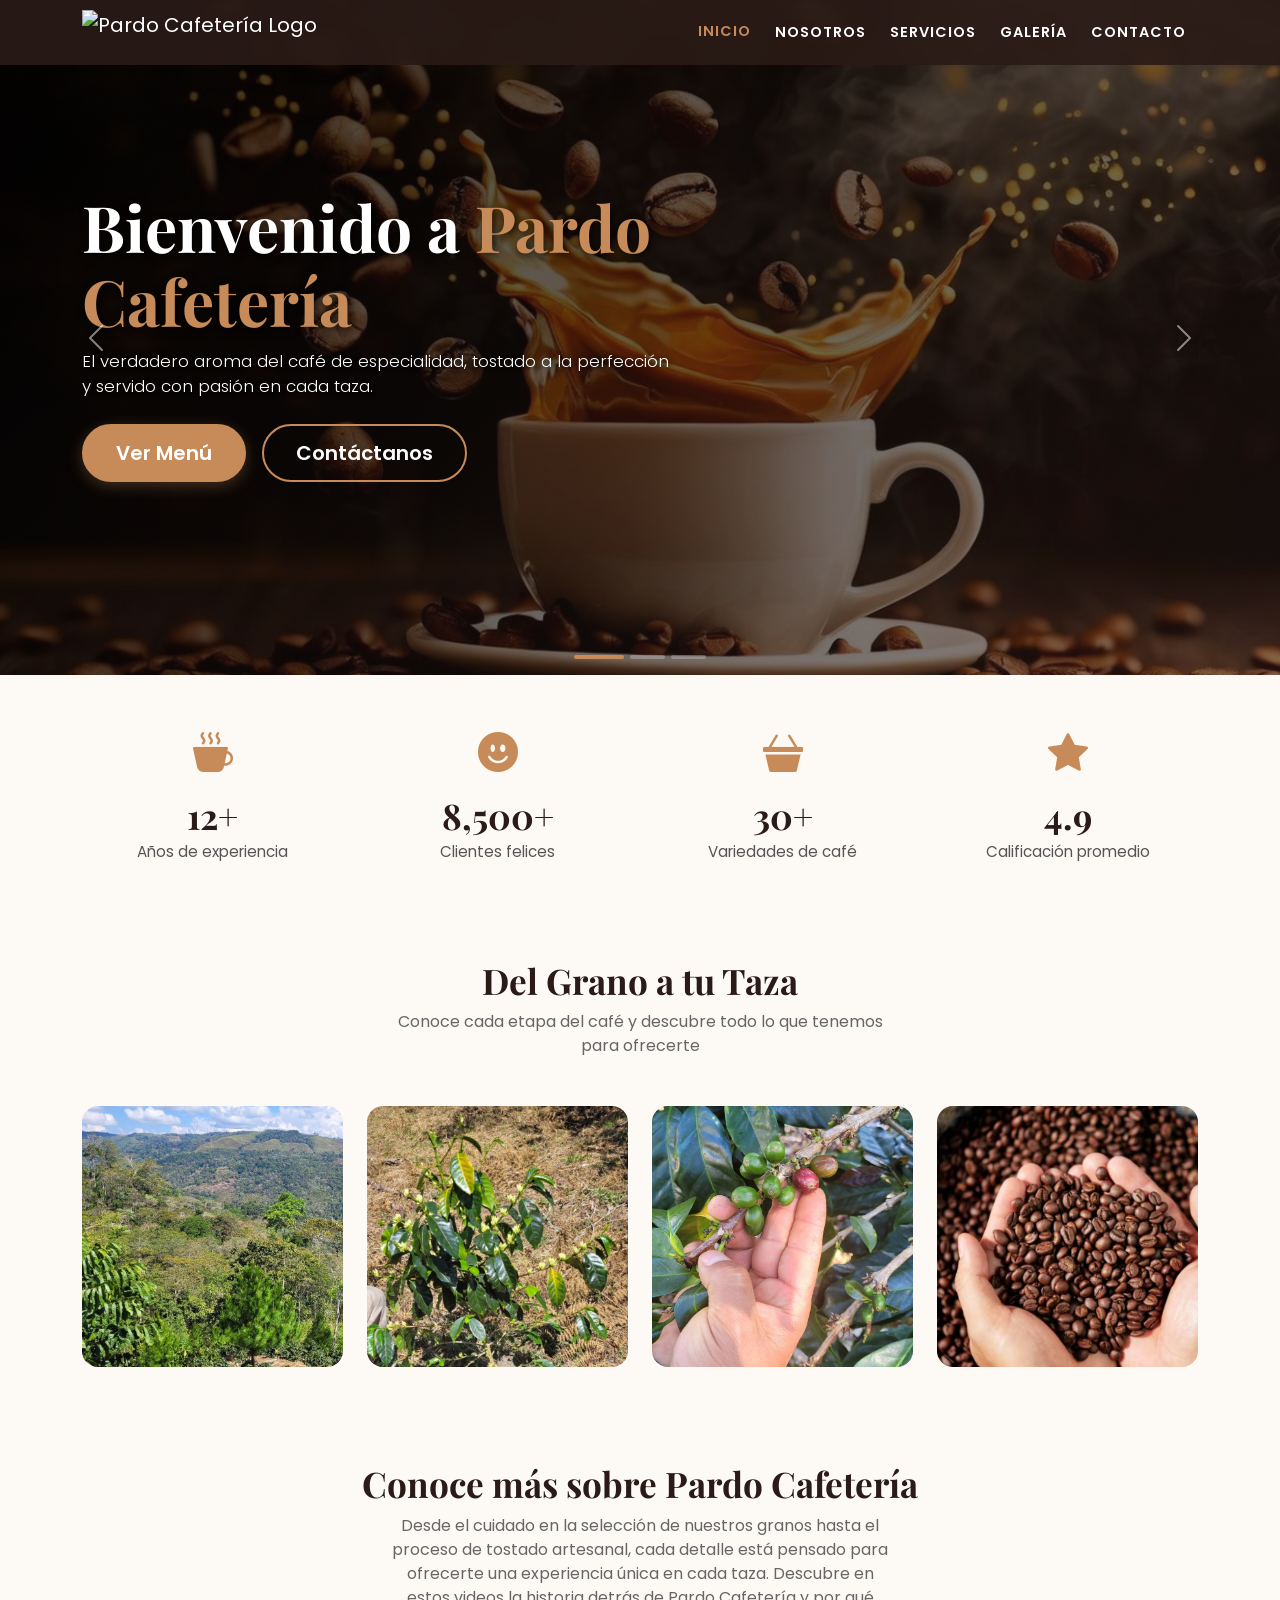
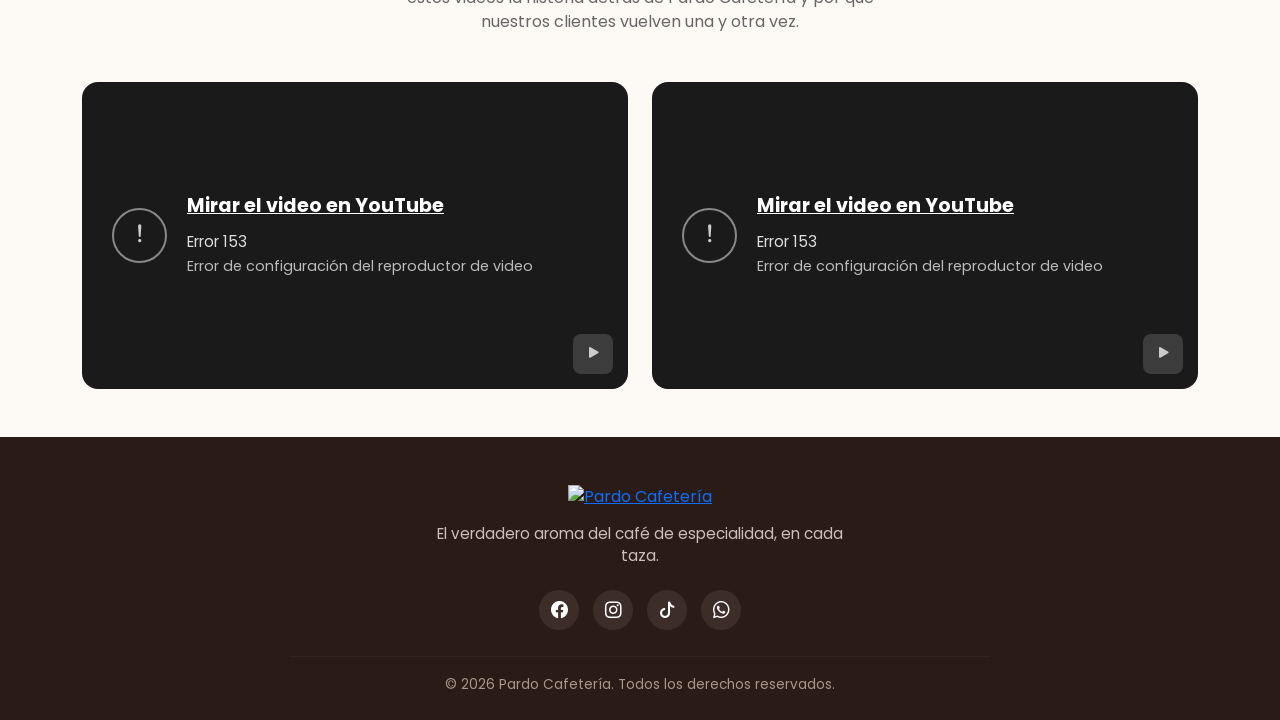
==== index.html @ a7fa4134 "Add files via upload" ====
<!DOCTYPE html>
<html lang="es">

<head>
    <meta charset="UTF-8">
    <meta name="viewport" content="width=device-width, initial-scale=1.0">
    <title>Pardo Cafetería </title>

    <!-- Bootstrap 5 CSS -->
    <link href="https://cdn.jsdelivr.net/npm/bootstrap@5.3.3/dist/css/bootstrap.min.css" rel="stylesheet">
    <!-- Bootstrap Icons -->
    <link rel="stylesheet" href="https://cdn.jsdelivr.net/npm/bootstrap-icons@1.11.3/font/bootstrap-icons.min.css">
    <!-- Google Fonts -->
    <link
        href="https://fonts.googleapis.com/css2?family=Playfair+Display:wght@700&family=Poppins:wght@300;400;600&display=swap"
        rel="stylesheet">
    <!-- CSS Personalizado -->
    <link rel="stylesheet" href="style.css">
</head>

<body>

    <!-- ENCABEZADO Y NAVEGACIÓN -->
    <header>
        <nav class="navbar navbar-expand-lg navbar-dark fixed-top pardo-navbar">
            <div class="container">
                <a class="navbar-brand d-flex align-items-center" href="index.html">
                    <img src="Img1.png" alt="Pardo Cafetería Logo" class="logo-img me-2">
                </a>

                <button class="navbar-toggler" type="button" data-bs-toggle="collapse" data-bs-target="#navbarNav">
                    <span class="navbar-toggler-icon"></span>
                </button>

                <div class="collapse navbar-collapse justify-content-end" id="navbarNav">
                    <ul class="navbar-nav align-items-center">
                        <li class="nav-item">
                            <a class="nav-link active" href="index.html">INICIO</a>
                        </li>
                        <li class="nav-item">
                            <a class="nav-link" href="nosotros.html">NOSOTROS</a>
                        </li>
                        <li class="nav-item">
                            <a class="nav-link" href="servicios.html">SERVICIOS</a>
                        </li>
                        <li class="nav-item">
                            <a class="nav-link" href="galeria.html">GALERÍA</a>
                        </li>
                        <li class="nav-item">
                            <a class="nav-link" href="contacto.html">CONTACTO</a>
                        </li>
                    </ul>
                </div>
            </div>
        </nav>
    </header>

    <!-- CARRUSEL PRINCIPAL  -->
    <main>
        <div id="pardoCarousel" class="carousel slide carousel-fade" data-bs-ride="carousel">

            <div class="carousel-indicators">
                <button type="button" data-bs-target="#pardoCarousel" data-bs-slide-to="0" class="active"
                    aria-current="true" aria-label="Diapositiva 1"></button>
                <button type="button" data-bs-target="#pardoCarousel" data-bs-slide-to="1"
                    aria-label="Diapositiva 2"></button>
                <button type="button" data-bs-target="#pardoCarousel" data-bs-slide-to="2"
                    aria-label="Diapositiva 3"></button>
            </div>

            <div class="carousel-inner">

                <div class="carousel-item active">
                    <div class="hero-slide" style="background-image: url('img5.jpg');">
                        <div class="hero-overlay"></div>

                        <div class="container position-relative text-white h-100 d-flex align-items-center">
                            <div class="col-lg-8">
                                <h1 class="hero-title fw-bold display-3">Bienvenido a <span
                                        class="text-pardo-highlight">Pardo Cafetería</span></h1>
                                <p class="hero-subtitle lead mb-4">El verdadero aroma del café de especialidad, tostado
                                    a la perfección y servido con pasión en cada taza.</p>
                                <div class="d-flex flex-wrap gap-3">
                                    <a href="servicios.html" class="btn btn-pardo-primary btn-lg">Ver Menú</a>
                                    <a href="contacto.html" class="btn btn-pardo-secondary btn-lg">Contáctanos</a>
                                </div>
                            </div>
                        </div>
                    </div>
                </div>

                <div class="carousel-item">
                    <div class="hero-slide" style="background-image: url('Img4.jpg');">
                        <div class="hero-overlay"></div>
                        <div class="container position-relative text-white h-100 d-flex align-items-center">
                            <div class="col-lg-8">
                                <h1 class="hero-title fw-bold display-3">Sabor & <span
                                        class="text-pardo-highlight">Tradición</span></h1>
                                <p class="hero-subtitle lead mb-4">Acompaña tu café favorito con nuestra repostería
                                    artesanal horneada cada mañana.</p>
                                <div class="d-flex flex-wrap gap-3">
                                    <a href="galeria.html" class="btn btn-pardo-primary btn-lg">Explorar Galería</a>
                                    <a href="nosotros.html" class="btn btn-pardo-secondary btn-lg">Conócenos</a>
                                </div>
                            </div>
                        </div>
                    </div>
                </div>

                <div class="carousel-item">
                    <div class="hero-slide" style="background-image: url('Img3.jpg');">
                        <div class="hero-overlay"></div>
                        <div class="container position-relative text-white h-100 d-flex align-items-center">
                            <div class="col-lg-8">
                                <h1 class="hero-title fw-bold display-3">Momentos <span
                                        class="text-pardo-highlight">Únicos</span></h1>
                                <p class="hero-subtitle lead mb-4">Un espacio acogedor diseñado para trabajar, relajarte
                                    o compartir con amigos.</p>
                                <div class="d-flex flex-wrap gap-3">
                                    <a href="contacto.html" class="btn btn-pardo-primary btn-lg">Reservar Mesa</a>
                                    <a href="servicios.html" class="btn btn-pardo-secondary btn-lg">Promociones</a>
                                </div>
                            </div>
                        </div>
                    </div>
                </div>

            </div>

            <button class="carousel-control-prev" type="button" data-bs-target="#pardoCarousel" data-bs-slide="prev">
                <span class="carousel-control-prev-icon" aria-hidden="true"></span>
                <span class="visually-hidden">Anterior</span>
            </button>
            <button class="carousel-control-next" type="button" data-bs-target="#pardoCarousel" data-bs-slide="next">
                <span class="carousel-control-next-icon" aria-hidden="true"></span>
                <span class="visually-hidden">Siguiente</span>
            </button>

        </div>



        <!-- SECCIÓN DE ESTADÍSTICAS -->
        <section class="stats-section py-5">
            <div class="container">
                <div class="row text-center g-4">

                    <div class="col-6 col-md-3">
                        <i class="bi bi-cup-hot-fill stat-icon"></i>
                        <h3 class="stat-number" data-target="12" data-suffix="+">0</h3>
                        <p class="stat-label">Años de experiencia</p>
                    </div>

                    <div class="col-6 col-md-3">
                        <i class="bi bi-emoji-smile-fill stat-icon"></i>
                        <h3 class="stat-number" data-target="8500" data-suffix="+">0</h3>
                        <p class="stat-label">Clientes felices</p>
                    </div>

                    <div class="col-6 col-md-3">
                        <i class="bi bi-basket3-fill stat-icon"></i>
                        <h3 class="stat-number" data-target="30" data-suffix="+">0</h3>
                        <p class="stat-label">Variedades de café</p>
                    </div>

                    <div class="col-6 col-md-3">
                        <i class="bi bi-star-fill stat-icon"></i>
                        <h3 class="stat-number" data-target="4.9" data-suffix="" data-decimals="1">0</h3>
                        <p class="stat-label">Calificación promedio</p>
                    </div>
                </div>
            </div>
        </section>



   <!-- SECCIÓN: DEL GRANO A TU TAZA -->
<section class="grano-section py-5">
    <div class="container text-center mb-5">
        <h2 class="grano-titulo">Del Grano a tu Taza</h2>
        <p class="grano-subtitulo">Conoce cada etapa del café y descubre todo lo que tenemos para ofrecerte</p>
    </div>

    <div class="container">
        <div class="row g-4">

            <div class="col-6 col-md-3">
                <div class="grano-card" data-bs-toggle="modal" data-bs-target="#modalInfoCafe">
                    <img src="siembra.png" alt="Siembra">
                    <div class="grano-overlay">
                        <h5 class="grano-nombre">Historia del cafe</h5>
                        <button type="button" class="btn-grano-cta"> MÁS INFORMACIÓN</button>
                    </div>
                </div>
            </div>

            <div class="col-6 col-md-3">
                <div class="grano-card" data-bs-toggle="modal" data-bs-target="#modalInfoCafe">
                    <img src="planta.png" alt="Planta">
                    <div class="grano-overlay">
                        <h5 class="grano-nombre">Proceso del Cafe</h5>
                        <button type="button" class="btn-grano-cta">MÁS INFORMACIÓN</button>
                    </div>
                </div>
            </div>

            <div class="col-6 col-md-3">
                <div class="grano-card" data-bs-toggle="modal" data-bs-target="#modalInfoCafe">
                    <img src="cosecha.png" alt="Cosecha">
                    <div class="grano-overlay">
                        <h5 class="grano-nombre">Nuestros Productos</h5>
                        <button type="button" class="btn-grano-cta">MÁS INFORMACIÓN</button>
                    </div>
                </div>
            </div>

            <div class="col-6 col-md-3">
                <div class="grano-card" data-bs-toggle="modal" data-bs-target="#modalInfoCafe">
                    <img src="cafe.png" alt="Café">
                    <div class="grano-overlay">
                        <h5 class="grano-nombre">Cursos de Barismo</h5>
                        <button type="button" class="btn-grano-cta">MÁS INFORMACIÓN</button>
                    </div>
                </div>
            </div>

        </div>
    </div>
</section>






<!-- SECCIÓN: CONOCE MÁS SOBRE PARDO CAFETERÍA -->
<section class="videos-section py-5">
    <div class="container">
        <div class="text-center mb-5">
            <h2 class="grano-titulo">Conoce más sobre Pardo Cafetería</h2>
            <p class="grano-subtitulo mx-auto">
                Desde el cuidado en la selección de nuestros granos hasta el proceso de tostado artesanal,
                cada detalle está pensado para ofrecerte una experiencia única en cada taza. Descubre en estos
                videos la historia detrás de Pardo Cafetería y por qué nuestros clientes vuelven una y otra vez.
            </p>
        </div>

        <div class="row g-4">

            <div class="col-md-6">
                <div class="video-placeholder">
                    <div class="video-placeholder-icon">
                        <i class="bi bi-exclamation-lg"></i>
                    </div>
                    <div class="video-placeholder-text">
                        <a href="#" class="video-placeholder-link">Mirar el video en YouTube</a>
                        <p class="video-placeholder-error">Error 153</p>
                        <p class="video-placeholder-desc">Error de configuración del reproductor de video</p>
                    </div>
                    <button type="button" class="video-play-btn">
                        <i class="bi bi-play-fill"></i>
                    </button>
                </div>
            </div>

            <div class="col-md-6">
                <div class="video-placeholder">
                    <div class="video-placeholder-icon">
                        <i class="bi bi-exclamation-lg"></i>
                    </div>
                    <div class="video-placeholder-text">
                        <a href="#" class="video-placeholder-link">Mirar el video en YouTube</a>
                        <p class="video-placeholder-error">Error 153</p>
                        <p class="video-placeholder-desc">Error de configuración del reproductor de video</p>
                    </div>
                    <button type="button" class="video-play-btn">
                        <i class="bi bi-play-fill"></i>
                    </button>
                </div>
            </div>

        </div>
    </div>
</section>

  
    </main>


<!-- MODAL: SOLICITAR INFORMACIÓN -->
<div class="modal fade" id="modalInfoCafe" tabindex="-1" aria-hidden="true">
    <div class="modal-dialog modal-dialog-centered">
        <div class="modal-content">
            <div class="modal-header">
                <h5 class="modal-title">
                    <i class="bi bi-cup-hot-fill me-2 text-pardo-highlight"></i>Solicítanos información
                </h5>
                <button type="button" class="btn-close" data-bs-dismiss="modal" aria-label="Cerrar"></button>
            </div>
            <div class="modal-body">
                <p class="small text-muted mb-3">
                    Cuéntanos qué te gustaría saber y un miembro de nuestro equipo te contactará pronto.
                </p>
                <form>
                    <div class="mb-3">
                        <label class="form-label">Nombre</label>
                        <input type="text" class="form-control" required>
                    </div>
                    <div class="mb-3">
                        <label class="form-label">Correo</label>
                        <input type="email" class="form-control" required>
                    </div>
                    <div class="mb-3">
                        <label class="form-label">¿Sobre qué tema deseas información?</label>
                        <select class="form-select" required>
                            <option value="" selected disabled>Selecciona una opción</option>
                            <option>Origen del café</option>
                            <option>Nuestros productos</option>
                            <option>Visitas y eventos</option>
                            <option>Otro</option>
                        </select>
                    </div>
                    <div class="mb-3">
                        <label class="form-label">Mensaje</label>
                        <textarea class="form-control" rows="1" required></textarea>
                    </div>
                    <button type="submit" class="btn btn-pardo-primary w-100">Enviar solicitud</button>
                </form>
            </div>
        </div>
    </div>
</div>









    
<footer class="pardo-footer pt-5 pb-4">
    <div class="container text-center">
        <a href="index.html" class="footer-logo-link">
            <img src="Img1.png" alt="Pardo Cafetería" class="footer-logo-img">
        </a>

        <p class="footer-tagline">El verdadero aroma del café de especialidad, en cada taza.</p>

        <div class="footer-social">
            <a href="#" aria-label="Facebook"><i class="bi bi-facebook"></i></a>
            <a href="#" aria-label="Instagram"><i class="bi bi-instagram"></i></a>
            <a href="#" aria-label="TikTok"><i class="bi bi-tiktok"></i></a>
            <a href="#" aria-label="WhatsApp"><i class="bi bi-whatsapp"></i></a>
        </div>

        <hr class="footer-divider">

        <p class="footer-copy mb-0">&copy; 2026 Pardo Cafetería. Todos los derechos reservados.</p>
    </div>
</footer>

<button type="button" id="btnSubirArriba" aria-label="Subir arriba">
    <i class="bi bi-arrow-up"></i>
</button>




    <!-- LIBRERÍAS JS (jQuery, Bootstrap y JS propio) -->
    <script src="https://code.jquery.com/jquery-3.7.1.min.js"></script>
    <script src="https://cdn.jsdelivr.net/npm/bootstrap@5.3.3/dist/js/bootstrap.bundle.min.js"></script>
    <script src="script.js"></script>
</body>

</html>
---- style.css ----
/* 
   1. VARIABLES DE COLOR Y FUENTES 
 */
:root {
    --pardo-oscuro: #2b1b17;       /* Tono café tostado oscuro */
    --pardo-marron: #5c3a21;       /* Tono café intermedio */
    --pardo-claro: #c68b59;        /* Tono caramelo / marrón claro */
    --pardo-hover: #a06d42;        /* Tono café al pasar el mouse */
    --pardo-crema: #fdfaf6;        /* Fondo crema suave */
    --fuente-titulo: 'Playfair Display', serif;
    --fuente-cuerpo: 'Poppins', sans-serif;
}

/* Estilos Generales */
body {
    font-family: var(--fuente-cuerpo);
    background-color: var(--pardo-crema);
    color: #333333;
}

/* 
   2. BARRA DE NAVEGACIÓN (NAVBAR)
 */
.pardo-navbar {
    background-color: rgba(43, 27, 23, 0.9) !important;
    backdrop-filter: blur(8px);
    transition: all 0.3s ease;
    box-shadow: 0 2px 10px rgba(0, 0, 0, 0.3);
    padding: 5px 0;
}

.logo-img {
    height: 45px;
    width: auto;
    object-fit: contain;
    transition: transform 0.3s ease;
}

.logo-img:hover {
    transform: scale(1.05);
}

.navbar-dark .navbar-nav .nav-link {
    color: #ffffff;
    font-weight: 600;
    font-size: 0.9rem;
    letter-spacing: 1px;
    padding: 5px 12px;
    transition: all 0.3s ease;
}

.navbar-dark .navbar-nav .nav-link:hover,
.navbar-dark .navbar-nav .nav-link.active {
    color: var(--pardo-claro) !important;
    transform: translateY(-1px);
}

.navbar {
    border-bottom: none !important;
    box-shadow: none !important;
}

/* 
   3. SECCIÓN CARRUSEL (HERO)
 */
.hero-slide {
    min-height: clamp(560px, 75vh, 680px);
    background-size: cover;
    background-position: center;
    position: relative;
    padding-top: 0;
    margin-top: 0;
}

.hero-overlay {
    position: absolute;
    top: 0;
    left: 0;
    width: 100%;
    height: 100%;
    background: linear-gradient(135deg, rgba(0, 0, 0, 0.75) 0%, rgba(43, 27, 23, 0.55) 100%);
    z-index: 1;
}

.hero-slide .container {
    z-index: 2;
    align-items: center !important;
    align-items: safe center !important;
    padding-top: 190px;
    padding-bottom: 40px;
}

.hero-title {
    font-family: var(--fuente-titulo);
    text-shadow: 2px 2px 8px rgba(0, 0, 0, 0.8);
    animation: fadeInDown 1s ease-in-out;
    font-size: clamp(2.3rem, 5vw, 4rem) !important;
    line-height: 1.15;
    margin-bottom: 0.75rem;
}

.hero-subtitle {
    font-weight: 300;
    text-shadow: 1px 1px 5px rgba(0, 0, 0, 0.8);
    font-size: 1.05rem;
    max-width: 600px;
}

.text-pardo-highlight {
    color: var(--pardo-claro);
}

.carousel {
    margin-top: 0;
}

.carousel-indicators [data-bs-target] {
    width: 35px;
    height: 4px;
    border-radius: 2px;
    background-color: rgba(255, 255, 255, 0.5);
    border: none;
    transition: all 0.3s ease;
}

.carousel-indicators .active {
    background-color: var(--pardo-claro);
    width: 50px;
}

.carousel-control-prev-icon,
.carousel-control-next-icon {
    filter: drop-shadow(0px 0px 3px rgba(0,0,0,0.8));
}

/* 
   4. BOTONES PERSONALIZADOS
 */
.btn-pardo-primary {
    background-color: var(--pardo-claro);
    color: #ffffff;
    border: 2px solid var(--pardo-claro);
    font-weight: 600;
    border-radius: 30px;
    padding: 12px 32px;
    transition: all 0.3s ease;
    box-shadow: 0 4px 15px rgba(198, 139, 89, 0.3);
}

.btn-pardo-primary:hover {
    background-color: var(--pardo-hover);
    border-color: var(--pardo-hover);
    color: #ffffff;
    transform: translateY(-3px);
    box-shadow: 0 6px 20px rgba(198, 139, 89, 0.5);
}

.btn-pardo-secondary {
    background-color: transparent;
    color: #ffffff;
    border: 2px solid var(--pardo-claro);
    font-weight: 600;
    border-radius: 30px;
    padding: 12px 32px;
    transition: all 0.3s ease;
}

.btn-pardo-secondary:hover {
    background-color: var(--pardo-claro);
    color: #ffffff;
    transform: translateY(-3px);
}

/* 
   5. PIE DE PÁGINA (FOOTER)
 */
footer {
    background-color: var(--pardo-oscuro) !important;
}

footer a {
    transition: color 0.3s ease;
}

footer a:hover {
    color: var(--pardo-claro) !important;
}

/*   6. ANIMACIONES CSS 
 */
@keyframes fadeInDown {
    from {
        opacity: 0;
        transform: translateY(-30px);
    }
    to {
        opacity: 1;
        transform: translateY(0);
    }
}

/* 
   7. ADAPTACIÓN RESPONSIVA 
 */
@media (max-width: 768px) {
    .hero-title {
        font-size: 2.2rem !important;
    }

    .hero-subtitle {
        font-size: 1rem !important;
    }

    .btn-pardo-primary,
    .btn-pardo-secondary {
        width: 100%;
        text-align: center;
    }
}

/* 
   8. SECCIÓN DE ESTADÍSTICAS
 */
.stats-section {
    background-color: var(--pardo-crema);
}

.stat-icon {
    font-size: 2.5rem;
    color: var(--pardo-claro);
    margin-bottom: 12px;
    display: block;
}

.stat-number {
    font-family: var(--fuente-titulo);
    font-weight: 700;
    color: var(--pardo-oscuro);
    font-size: 2.2rem;
    margin-bottom: 4px;
}

.stat-label {
    color: #555;
    font-size: 0.95rem;
    margin-bottom: 0;
}

/* 
   9. SECCIÓN "DEL GRANO A TU TAZA"
 */
.grano-titulo {
    font-family: var(--fuente-titulo);
    font-weight: 700;
    color: var(--pardo-oscuro);
    font-size: 2.2rem;
}

.grano-subtitulo {
    color: #666;
    max-width: 500px;
    margin: 0 auto;
}

.grano-card {
    position: relative;
    overflow: hidden;
    border-radius: 16px;
    aspect-ratio: 1 / 1;
    cursor: pointer;
}

.grano-card img {
    width: 100%;
    height: 100%;
    object-fit: cover;
    transition: transform 0.4s ease;
}

.grano-card:hover img {
    transform: scale(1.08);
}

.grano-overlay {
    position: absolute;
    inset: 0;
    background: linear-gradient(180deg, rgba(43,27,23,0.15) 0%, rgba(43,27,23,0.85) 100%);
    display: flex;
    flex-direction: column;
    align-items: center;
    justify-content: center;
    gap: 14px;
    opacity: 0;
    transition: opacity 0.35s ease;
    text-align: center;
    padding: 15px;
}

.grano-card:hover .grano-overlay {
    opacity: 1;
}

.grano-nombre {
    color: #ffffff;
    font-weight: 700;
    letter-spacing: 1px;
    font-size: 1.1rem;
    margin: 0;
}

.btn-grano-cta {
    background-color: var(--pardo-crema);
    color: var(--pardo-oscuro);
    border: none;
    border-radius: 30px;
    padding: 8px 20px;
    font-weight: 600;
    font-size: 0.85rem;
    letter-spacing: 0.5px;
    transition: all 0.3s ease;
}

.btn-grano-cta:hover {
    background-color: var(--pardo-claro);
    color: #ffffff;
}

/* 
   10. SECCIÓN 
 */
.video-placeholder {
    background-color: #1a1a1a;
    border-radius: 16px;
    aspect-ratio: 16 / 9;
    position: relative;
    display: flex;
    align-items: center;
    gap: 20px;
    padding: 30px;
    color: #ffffff;
}

.video-placeholder-icon {
    flex-shrink: 0;
    width: 55px;
    height: 55px;
    border: 2px solid #888;
    border-radius: 50%;
    display: flex;
    align-items: center;
    justify-content: center;
    font-size: 1.6rem;
    color: #ccc;
}

.video-placeholder-link {
    color: #ffffff;
    font-weight: 700;
    font-size: 1.2rem;
    text-decoration: underline;
}

.video-placeholder-error {
    color: #ddd;
    margin: 10px 0 2px;
    font-size: 0.95rem;
}

.video-placeholder-desc {
    color: #bbb;
    font-size: 0.9rem;
    margin: 0;
}

.video-play-btn {
    position: absolute;
    bottom: 15px;
    right: 15px;
    background-color: rgba(255,255,255,0.15);
    border: none;
    border-radius: 8px;
    width: 40px;
    height: 40px;
    color: #ccc;
    font-size: 1.2rem;
    display: flex;
    align-items: center;
    justify-content: center;
}

@media (max-width: 767px) {
    .video-placeholder {
        flex-direction: column;
        text-align: center;
        padding: 20px;
    }
}

/* 
   11. MINI-HERO 
 */
.page-hero {
    position: relative;
    min-height: 350px;
    background-size: cover;
    background-position: center;
    display: flex;
    align-items: center;
    justify-content: center;
    text-align: center;
    color: #ffffff;
}

.page-hero-overlay {
    position: absolute;
    inset: 0;
    background: linear-gradient(180deg, rgba(43,27,23,0.55) 0%, rgba(43,27,23,0.75) 100%);
}

.page-hero-content {
    position: relative;
    z-index: 2;
    padding-top: 70px;
}

.page-hero-breadcrumb {
    font-size: 0.95rem;
    margin-bottom: 10px;
}

.page-hero-breadcrumb a {
    color: #ffffff;
    text-decoration: none;
    opacity: 0.75;
}

.page-hero-breadcrumb a:hover {
    opacity: 1;
    color: var(--pardo-claro);
}

.page-hero-breadcrumb .separador {
    margin: 0 8px;
    opacity: 0.6;
}

.page-hero-breadcrumb .actual {
    color: var(--pardo-claro);
    font-weight: 600;
}

.page-hero-title {
    font-family: var(--fuente-titulo);
    font-weight: 700;
    font-size: 60px;
    text-shadow: 2px 2px 8px rgba(0,0,0,0.6);
}

.page-hero-subtitle {
    font-size: 22px;
    opacity: 0.9;
}

/* NOSOTROS */

.about {
    display: flex;
    align-items: center;
    justify-content: space-between;
    margin-top: 95px;
    gap: 50px;
    max-width: 1200px;
    margin: 100px auto;
    padding: 0 40px;
}

.about-container {
    display: flex;
    align-items: center;
    gap: 50px;
}

.about-img {
    flex: 1;
}
.about-img img {
    width: 100%;
    max-width: 900px;
    border-radius: 10px;
}

.about-text {
    max-width: 600px;
    flex: 1;
}

.about-subtitle {
    color: #6b3e2e;
    font-weight: bold;
    letter-spacing: 2px;
}

.about-title {
    font-size: 45px;
    margin: 10px 0 20px;
}

.about-text p {
    color: #555;
    line-height: 1.7;
    margin-bottom: 15px;
}

/* 
   12. MISIÓN Y VISIÓN
 */
.mv-section {
    display: flex;
    flex-wrap: wrap;
    min-height: 500px;
}

.mv-text {
    flex: 1 1 50%;
    background-color: var(--pardo-marron);
    color: #ffffff;
    display: flex;
    flex-direction: column;
    justify-content: center;
    gap: 40px;
    padding: 60px 80px;
}

.mv-titulo {
    font-family: var(--fuente-titulo);
    font-weight: 700;
    font-size: 2.2rem;
    margin-bottom: 15px;
    position: relative;
    padding-bottom: 15px;
}

.mv-titulo::after {
    content: "";
    position: absolute;
    bottom: 0;
    left: 0;
    width: 60px;
    height: 3px;
    background-color: var(--pardo-claro);
}

.mv-parrafo {
    font-weight: 300;
    line-height: 1.8;
    opacity: 0.9;
    margin-bottom: 0;
}

.mv-img {
    flex: 1 1 50%;
    min-height: 400px;
}

.mv-img img {
    width: 100%;
    height: 100%;
    object-fit: cover;
    display: block;
}

@media (max-width: 768px) {
    .mv-text {
        padding: 50px 30px;
    }

    .mv-titulo {
        font-size: 1.8rem;
    }
}

/* 
   13. NUESTRO EQUIPO
 */
.equipo-eyebrow {
    color: var(--pardo-claro);
    font-weight: 700;
    letter-spacing: 2px;
    font-size: 0.85rem;
    margin-bottom: 10px;
}

.equipo-titulo {
    color: var(--pardo-oscuro);
    font-weight: 700;
    font-size: 2rem;
    max-width: 650px;
    margin: 0 auto;
}

.equipo-card {
    background-color: #ffffff;
    border-radius: 18px;
    box-shadow: 0 4px 20px rgba(43, 27, 23, 0.08);
    padding: 35px 20px 25px;
    text-align: center;
    height: 100%;
    transition: transform 0.3s ease, box-shadow 0.3s ease;
}

.equipo-card:hover {
    transform: translateY(-6px);
    box-shadow: 0 10px 25px rgba(43, 27, 23, 0.15);
}

.equipo-foto {
    width: 140px;
    height: 140px;
    margin: 0 auto 20px;
    border-radius: 50%;
    overflow: hidden;
}

.equipo-foto img {
    width: 100%;
    height: 100%;
    object-fit: cover;
}

.equipo-nombre {
    font-weight: 700;
    color: var(--pardo-oscuro);
    margin-bottom: 2px;
}

.equipo-cargo {
    color: #777;
    font-size: 0.92rem;
    margin-bottom: 18px;
}

.equipo-info-btn {
    width: 34px;
    height: 34px;
    border-radius: 50%;
    border: 1.5px solid var(--pardo-claro);
    background-color: transparent;
    color: var(--pardo-claro);
    font-style: italic;
    font-weight: 700;
    display: inline-flex;
    align-items: center;
    justify-content: center;
    transition: all 0.3s ease;
}

.equipo-info-btn:hover {
    background-color: var(--pardo-claro);
    color: #ffffff;
}

/* 
   14. POPOVER "ESPECIALIDAD" (Equipo)
 */
.equipo-info-wrap {
    position: relative;
    display: inline-block;
}

.equipo-popover {
    position: absolute;
    bottom: calc(100% + 12px);
    left: 50%;
    transform: translateX(-50%) translateY(8px);
    width: 240px;
    background-color: #ffffff;
    border-radius: 10px;
    box-shadow: 0 8px 25px rgba(43, 27, 23, 0.2);
    text-align: left;
    opacity: 0;
    visibility: hidden;
    pointer-events: none;
    transition: all 0.25s ease;
    z-index: 10;
    overflow: hidden;
}

.equipo-info-wrap:hover .equipo-popover {
    opacity: 1;
    visibility: visible;
    transform: translateX(-50%) translateY(0);
}

.equipo-popover-titulo {
    background-color: #f0ebe6;
    color: var(--pardo-oscuro);
    font-weight: 700;
    font-size: 0.9rem;
    padding: 10px 16px;
    margin: 0;
}

.equipo-popover-texto {
    color: #555;
    font-size: 0.88rem;
    line-height: 1.5;
    padding: 12px 16px;
    margin: 0;
}

.equipo-popover::after {
    content: "";
    position: absolute;
    top: 100%;
    left: 50%;
    transform: translateX(-50%);
    border: 7px solid transparent;
    border-top-color: #ffffff;
}

/* 
   15. ANIMACIONES AL HACER SCROLL (Reveal)
 */
.reveal {
    opacity: 0;
    transform: translateY(40px);
    transition: opacity 0.8s ease, transform 0.8s ease;
}

.reveal.reveal-visible {
    opacity: 1;
    transform: translateY(0);
}

.reveal-delay-1 { transition-delay: 0.1s; }
.reveal-delay-2 { transition-delay: 0.25s; }
.reveal-delay-3 { transition-delay: 0.4s; }
.reveal-delay-4 { transition-delay: 0.55s; }

/* 
   16. FOOTER Y BOTÓN SUBIR ARRIBA
 */
.pardo-footer {
    background-color: var(--pardo-oscuro);
    color: #ffffff;
}

.footer-logo-img {
    height: 55px;
    width: auto;
    object-fit: contain;
    margin-bottom: 14px;
}

.footer-tagline {
    color: #cbbfb6;
    font-size: 0.95rem;
    max-width: 420px;
    margin: 0 auto 22px;
}

.footer-social {
    display: flex;
    justify-content: center;
    gap: 14px;
    margin-bottom: 26px;
}

.footer-social a {
    width: 40px;
    height: 40px;
    border-radius: 50%;
    background-color: rgba(255, 255, 255, 0.08);
    color: #ffffff;
    display: flex;
    align-items: center;
    justify-content: center;
    font-size: 1.05rem;
    transition: all 0.3s ease;
}

.footer-social a:hover {
    background-color: var(--pardo-claro);
    transform: translateY(-3px);
}

.footer-divider {
    border-color: rgba(255, 255, 255, 0.15);
    max-width: 700px;
    margin: 0 auto 18px;
}

.footer-copy {
    color: #a89689;
    font-size: 0.85rem;
}

#btnSubirArriba {
    position: fixed;
    bottom: 30px;
    right: 30px;
    width: 48px;
    height: 48px;
    border-radius: 50%;
    border: none;
    background-color: var(--pardo-claro);
    color: #ffffff;
    font-size: 1.2rem;
    display: flex;
    align-items: center;
    justify-content: center;
    box-shadow: 0 4px 15px rgba(43, 27, 23, 0.35);
    opacity: 0;
    visibility: hidden;
    transform: translateY(15px);
    transition: all 0.3s ease;
    z-index: 999;
}

#btnSubirArriba.visible {
    opacity: 1;
    visibility: visible;
    transform: translateY(0);
}

#btnSubirArriba:hover {
    background-color: var(--pardo-hover);
    transform: translateY(-3px);
}

/* 
   17. SECCIÓN SERVICIOS (Carrusel)
 */
.servicios-section {
    background-color: var(--pardo-crema);
}

.servicios-carousel {
    position: relative;
    padding: 0 50px;
}

.servicios-card {
    background-color: #ffffff;
    border-radius: 20px;
    overflow: hidden;
    display: flex;
    flex-wrap: wrap;
    box-shadow: 0 10px 35px rgba(43, 27, 23, 0.1);
}

.servicios-img {
    flex: 1 1 45%;
    min-height: 380px;
}

.servicios-img img {
    width: 100%;
    height: 100%;
    object-fit: cover;
    display: block;
}

.servicios-content {
    flex: 1 1 55%;
    padding: 45px 50px;
    display: flex;
    flex-direction: column;
    justify-content: center;
}

.servicios-icon-circle {
    width: 60px;
    height: 60px;
    border-radius: 50%;
    background-color: #f3e6da;
    color: var(--pardo-claro);
    font-size: 1.6rem;
    display: flex;
    align-items: center;
    justify-content: center;
    margin-bottom: 18px;
}

.servicios-titulo {
    font-family: var(--fuente-titulo);
    font-weight: 700;
    color: var(--pardo-oscuro);
    font-size: 1.8rem;
    margin-bottom: 14px;
}

.servicios-desc {
    color: #666;
    line-height: 1.7;
    margin-bottom: 20px;
}

.servicios-lista {
    list-style: none;
    padding: 0;
    margin-bottom: 28px;
    display: grid;
    grid-template-columns: 1fr 1fr;
    gap: 10px 20px;
}

.servicios-lista li {
    color: #444;
    font-size: 0.92rem;
    display: flex;
    align-items: center;
    gap: 8px;
}

.servicios-lista i {
    color: var(--pardo-claro);
    font-size: 1rem;
}

.servicios-btn {
    display: inline-flex;
    align-items: center;
    gap: 10px;
    background-color: var(--pardo-oscuro);
    color: #ffffff;
    text-decoration: none;
    font-weight: 600;
    border-radius: 30px;
    padding: 12px 28px;
    width: fit-content;
    transition: all 0.3s ease;
}

.servicios-btn:hover {
    background-color: var(--pardo-hover);
    color: #ffffff;
    transform: translateX(4px);
}

.servicios-control {
    position: absolute;
    top: 50%;
    transform: translateY(-50%);
    width: 48px;
    height: 48px;
    border-radius: 50%;
    border: none;
    background-color: #ffffff;
    color: var(--pardo-oscuro);
    font-size: 1.2rem;
    display: flex;
    align-items: center;
    justify-content: center;
    box-shadow: 0 4px 15px rgba(43, 27, 23, 0.2);
    z-index: 5;
    transition: all 0.3s ease;
}

.servicios-control:hover {
    background-color: var(--pardo-claro);
    color: #ffffff;
}

.servicios-control-prev {
    left: 0;
}

.servicios-control-next {
    right: 0;
}

@media (max-width: 768px) {
    .servicios-carousel {
        padding: 0 15px;
    }

    .servicios-img {
        min-height: 250px;
    }

    .servicios-content {
        padding: 30px 25px;
    }

    .servicios-lista {
        grid-template-columns: 1fr;
    }

    .servicios-control {
        display: none;
    }
}

/* 
   18. TABLA DE SERVICIOS
 */
.tabla-servicios-section {
    background-color: var(--pardo-crema);
}

.tabla-servicios-wrap {
    background-color: #ffffff;
    border-radius: 16px;
    overflow: hidden;
    box-shadow: 0 10px 30px rgba(43, 27, 23, 0.08);
}

.tabla-servicios {
    width: 100%;
    border-collapse: collapse;
}

.tabla-servicios thead tr {
    background-color: var(--pardo-oscuro);
}

.tabla-servicios thead th {
    color: #ffffff;
    font-weight: 600;
    text-align: left;
    padding: 18px 24px;
    font-size: 0.95rem;
}

.tabla-servicios tbody tr {
    border-bottom: 1px solid #eee2d8;
    transition: background-color 0.25s ease;
}

.tabla-servicios tbody tr:last-child {
    border-bottom: none;
}

.tabla-servicios tbody tr:hover {
    background-color: var(--pardo-crema);
}

.tabla-servicios tbody td {
    padding: 18px 24px;
    color: #555;
    font-size: 0.95rem;
    vertical-align: middle;
}

.ts-servicio {
    font-weight: 700;
    color: var(--pardo-oscuro);
    white-space: nowrap;
}

.ts-servicio i {
    color: var(--pardo-claro);
    margin-right: 8px;
}

.tabla-servicios tbody td i {
    color: var(--pardo-claro);
    margin-right: 6px;
}

@media (max-width: 768px) {
    .tabla-servicios-wrap {
        overflow-x: auto;
    }

    .tabla-servicios {
        min-width: 650px;
    }
}

/* 
   19. PREGUNTAS FRECUENTES (FAQ)
 */
.faq-section {
    background-color: #ffffff;
}

.faq-wrap {
    max-width: 900px;
    margin: 0 auto;
}

.faq-item {
    border: none;
    border-bottom: 1px solid #eee2d8;
}

.faq-item:first-child {
    border-top: 1px solid #eee2d8;
}

.accordion-button {
    font-weight: 600;
    color: var(--pardo-oscuro);
    background-color: #ffffff;
    padding: 20px 10px;
    box-shadow: none !important;
}

.accordion-button:not(.collapsed) {
    background-color: #f3e6da;
    color: var(--pardo-oscuro);
}

.accordion-button::after {
    filter: sepia(60%) saturate(400%) hue-rotate(-10deg);
}

.accordion-body {
    color: #666;
    line-height: 1.7;
    padding: 5px 10px 22px;
}

/* 
   20. GALERÍA 
 */
.galeria-section {
    background-color: var(--pardo-crema);
}

.galeria-filtro-btn {
    background-color: transparent;
    border: 1.5px solid #d9c9bb;
    color: var(--pardo-oscuro);
    font-weight: 600;
    font-size: 0.9rem;
    border-radius: 30px;
    padding: 9px 22px;
    margin: 5px;
    transition: all 0.3s ease;
}

.galeria-filtro-btn:hover {
    border-color: var(--pardo-claro);
    color: var(--pardo-claro);
}

.galeria-filtro-btn.active {
    background-color: var(--pardo-claro);
    border-color: var(--pardo-claro);
    color: #ffffff;
}

.galeria-item {
    transition: opacity 0.3s ease, transform 0.3s ease;
}

.galeria-item.oculto {
    display: none;
}

.galeria-foto {
    border-radius: 14px;
    overflow: hidden;
    aspect-ratio: 4 / 3;
    cursor: pointer;
    position: relative;
}

.galeria-foto img {
    width: 100%;
    height: 100%;
    object-fit: cover;
    transition: transform 0.4s ease;
}

.galeria-foto:hover img {
    transform: scale(1.08);
}

.galeria-foto::after {
    content: "\F52A";
    font-family: "bootstrap-icons";
    position: absolute;
    top: 50%;
    left: 50%;
    transform: translate(-50%, -50%);
    color: #ffffff;
    font-size: 1.8rem;
    opacity: 0;
    transition: opacity 0.3s ease;
    text-shadow: 0 2px 8px rgba(0,0,0,0.5);
}

.galeria-foto:hover::after {
    opacity: 1;
}

.galeria-modal-content {
    background-color: #1a1a1a;
    border-radius: 16px;
    overflow: hidden;
    border: none;
    padding: 0;
}

.galeria-modal-img {
    width: 100%;
    max-height: 75vh;
    object-fit: contain;
    background-color: #000;
}

.galeria-modal-nombre {
    color: #ffffff;
    text-align: center;
    font-weight: 600;
    padding: 16px;
    margin: 0;
}

.galeria-modal-close {
    position: absolute;
    top: 12px;
    right: 12px;
    background-color: rgba(255,255,255,0.9);
    border-radius: 50%;
    z-index: 5;
    opacity: 1;
}

/* 
   21. FORMULARIO DE CONTACTO
 */
.contacto-section {
    background-color: #ffffff;
}

.contacto-titulo {
    font-family: var(--fuente-titulo);
    font-weight: 700;
    color: var(--pardo-oscuro);
    font-size: 2rem;
    line-height: 1.3;
    margin-bottom: 35px;
}

.contacto-info-item {
    display: flex;
    align-items: center;
    gap: 18px;
    margin-bottom: 28px;
}

.contacto-icon {
    width: 48px;
    height: 48px;
    border-radius: 50%;
    background-color: #f3e6da;
    color: var(--pardo-claro);
    font-size: 1.2rem;
    flex-shrink: 0;
    display: flex;
    align-items: center;
    justify-content: center;
}

.contacto-info-titulo {
    font-weight: 700;
    color: var(--pardo-oscuro);
    font-size: 1rem;
    margin-bottom: 2px;
}

.contacto-info-dato {
    color: var(--pardo-claro);
    text-decoration: none;
    font-size: 0.95rem;
}

.contacto-info-dato:hover {
    color: var(--pardo-hover);
}

p.contacto-info-dato {
    color: #666;
}

/* FORMULARIO */
.contacto-form {
    max-width: 800px;
    margin: 0 auto;
}

.contacto-form .form-label {
    font-weight: 600;
    color: var(--pardo-oscuro);
    font-size: 0.92rem;
    margin-bottom: 6px;
}

.contacto-input {
    border: 1.5px solid #e5dcd3;
    border-radius: 10px;
    padding: 12px 16px;
    font-size: 0.95rem;
    transition: all 0.3s ease;
}

.contacto-input:focus {
    border-color: var(--pardo-claro);
    box-shadow: 0 0 0 3px rgba(198, 139, 89, 0.15);
}

.contacto-submit-btn {
    background-color: var(--pardo-oscuro);
    color: #ffffff;
    font-weight: 600;
    border-radius: 30px;
    padding: 13px 34px;
    transition: all 0.3s ease;
}

.contacto-submit-btn:hover {
    background-color: var(--pardo-hover);
    color: #ffffff;
    transform: translateY(-2px);
}

@media (max-width: 991px) {
    .contacto-titulo {
        font-size: 1.6rem;
    }
}

/* 
   22. MAPA / UBICACIÓN
 */
.mapa-section {
    background-color: #ffffff;
}

.mapa-wrap {
    border-radius: 16px;
    overflow: hidden;
    box-shadow: 0 10px 30px rgba(43, 27, 23, 0.1);
    line-height: 0;
}

/* 
   23. ALERT, TOAST Y SPINNER (Contacto)
 */
.contacto-alert-info {
    background-color: #f3e6da;
    color: var(--pardo-oscuro);
    border: 1px solid #e5d2bd;
    border-radius: 12px;
}

.contacto-toast {
    background-color: var(--pardo-oscuro);
    border-radius: 12px;
}

.contacto-submit-btn {
    display: inline-flex;
    align-items: center;
}

.servicios-badge {
    background-color: var(--pardo-claro);
    font-size: 0.7rem;
    font-weight: 600;
    vertical-align: middle;
    margin-left: 8px;
    padding: 5px 10px;
    border-radius: 20px;
}
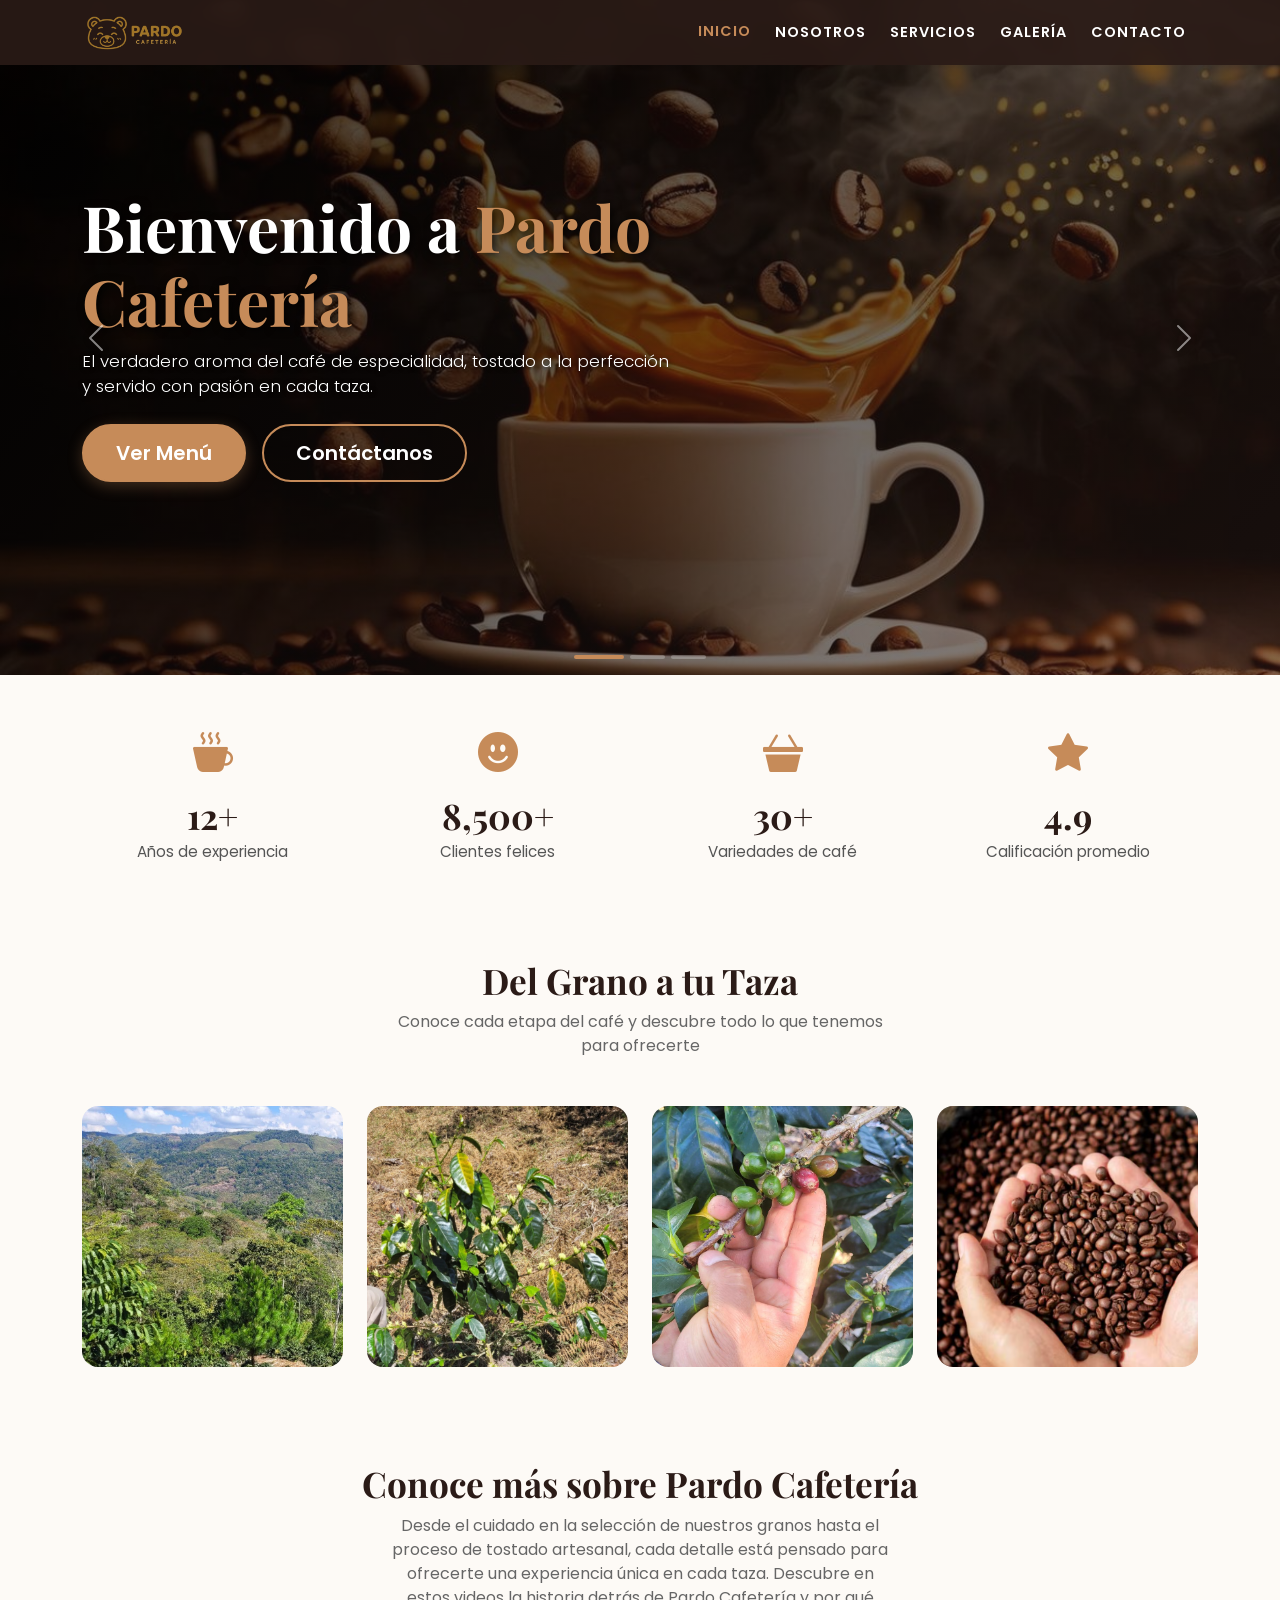
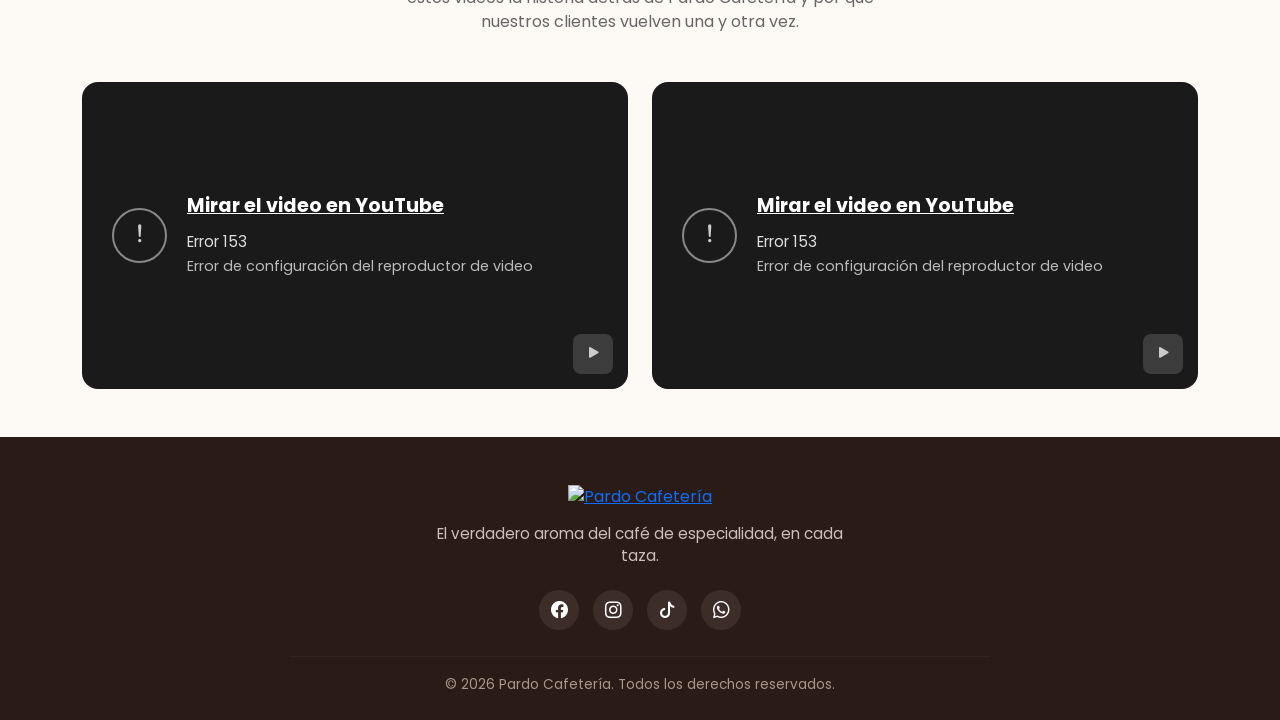
==== commit 69c83619: "Corregir nombres de imágenes a minúsculas" ====
--- a/index.html
+++ b/index.html
@@ -25,7 +25,7 @@
         <nav class="navbar navbar-expand-lg navbar-dark fixed-top pardo-navbar">
             <div class="container">
                 <a class="navbar-brand d-flex align-items-center" href="index.html">
-                    <img src="Img1.png" alt="Pardo Cafetería Logo" class="logo-img me-2">
+                    <img src="img1.png" alt="Pardo Cafetería Logo" class="logo-img me-2">
                 </a>
 
                 <button class="navbar-toggler" type="button" data-bs-toggle="collapse" data-bs-target="#navbarNav">
@@ -90,7 +90,7 @@
                 </div>
 
                 <div class="carousel-item">
-                    <div class="hero-slide" style="background-image: url('Img4.jpg');">
+                    <div class="hero-slide" style="background-image: url('img4.jpg');">
                         <div class="hero-overlay"></div>
                         <div class="container position-relative text-white h-100 d-flex align-items-center">
                             <div class="col-lg-8">
@@ -108,7 +108,7 @@
                 </div>
 
                 <div class="carousel-item">
-                    <div class="hero-slide" style="background-image: url('Img3.jpg');">
+                    <div class="hero-slide" style="background-image: url('img3.jpg');">
                         <div class="hero-overlay"></div>
                         <div class="container position-relative text-white h-100 d-flex align-items-center">
                             <div class="col-lg-8">
@@ -374,4 +374,4 @@
     <script src="script.js"></script>
 </body>
 
-</html>+</html>
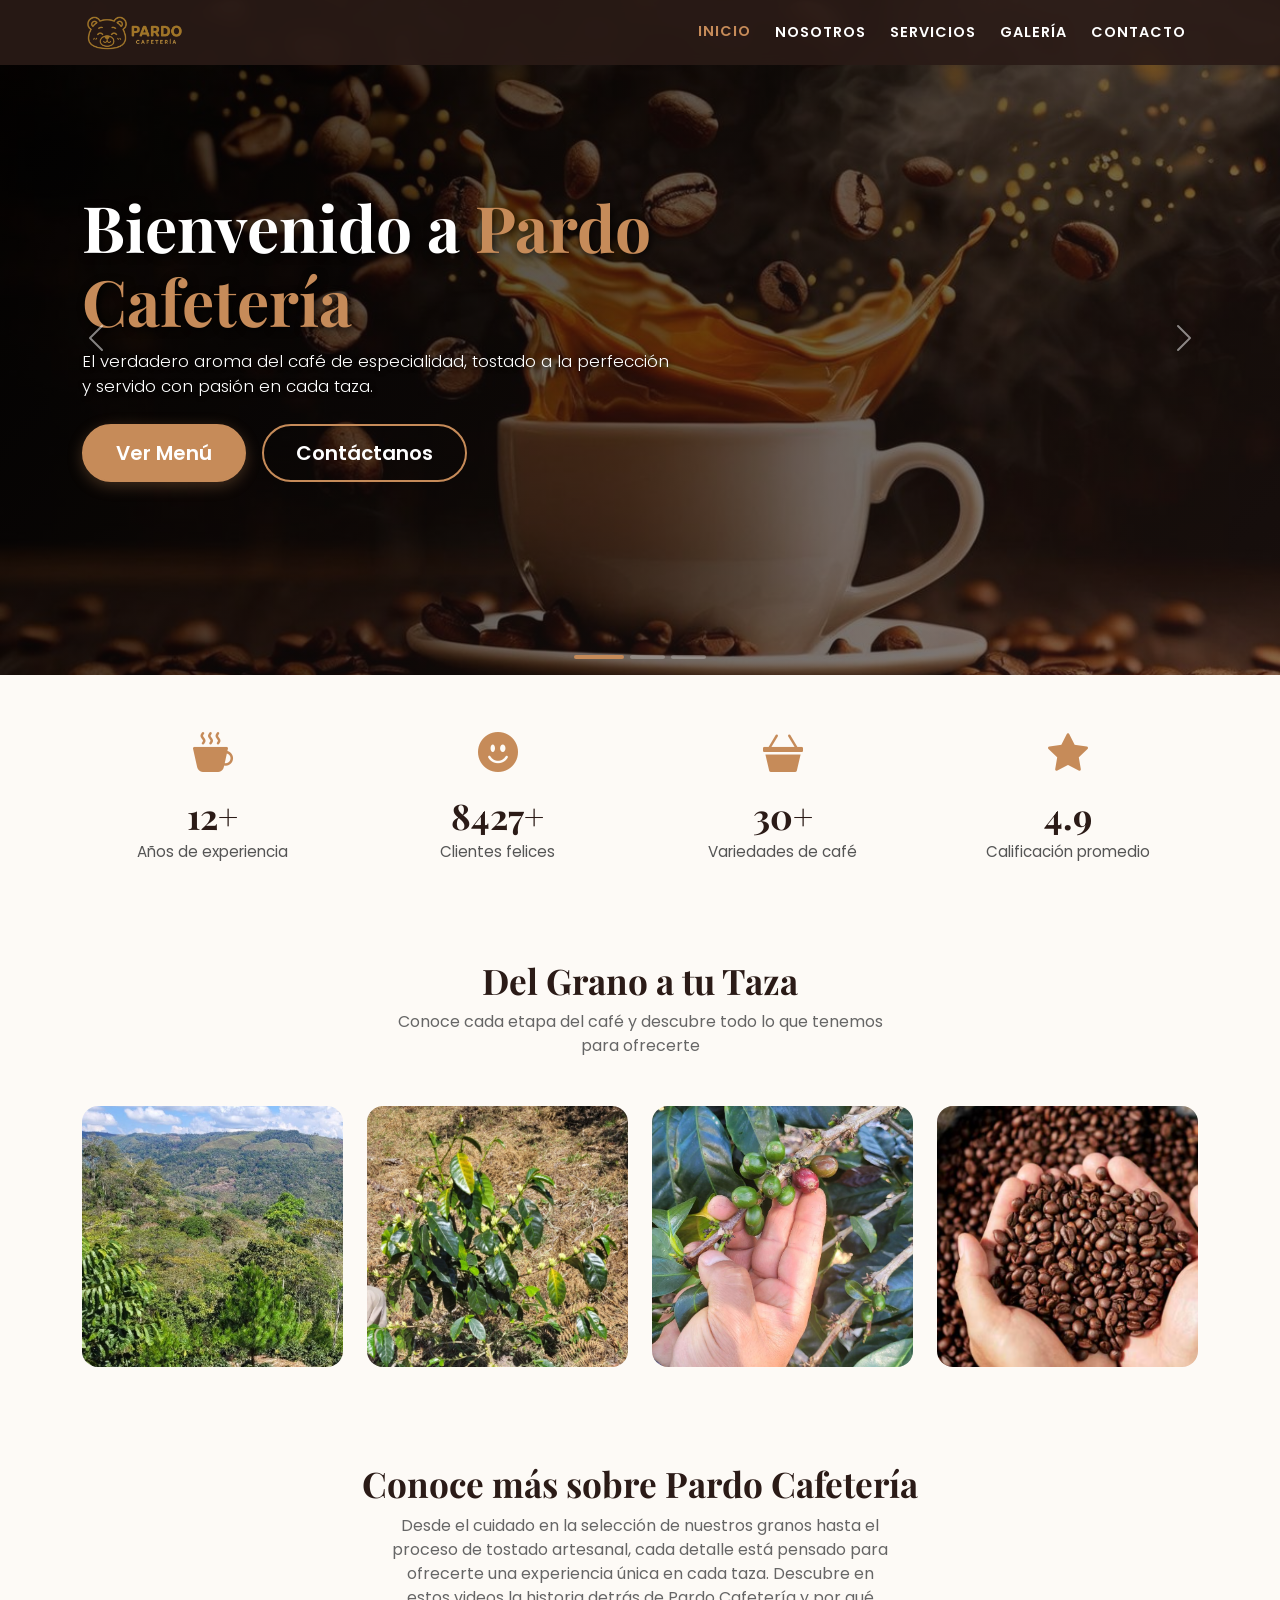
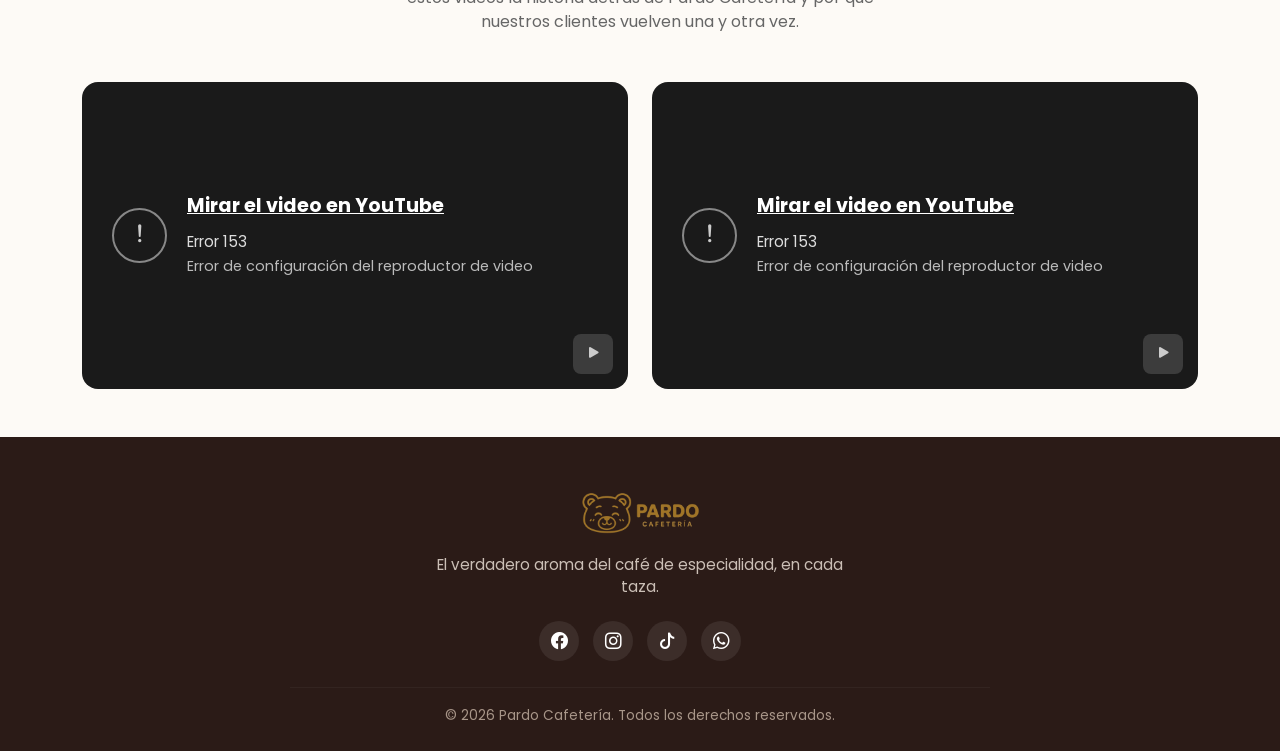
==== commit 3bb48282: "Corregir nombres de imágenes a minúsculas" ====
--- a/index.html
+++ b/index.html
@@ -343,7 +343,7 @@
 <footer class="pardo-footer pt-5 pb-4">
     <div class="container text-center">
         <a href="index.html" class="footer-logo-link">
-            <img src="Img1.png" alt="Pardo Cafetería" class="footer-logo-img">
+            <img src="img1.png" alt="Pardo Cafetería" class="footer-logo-img">
         </a>
 
         <p class="footer-tagline">El verdadero aroma del café de especialidad, en cada taza.</p>
